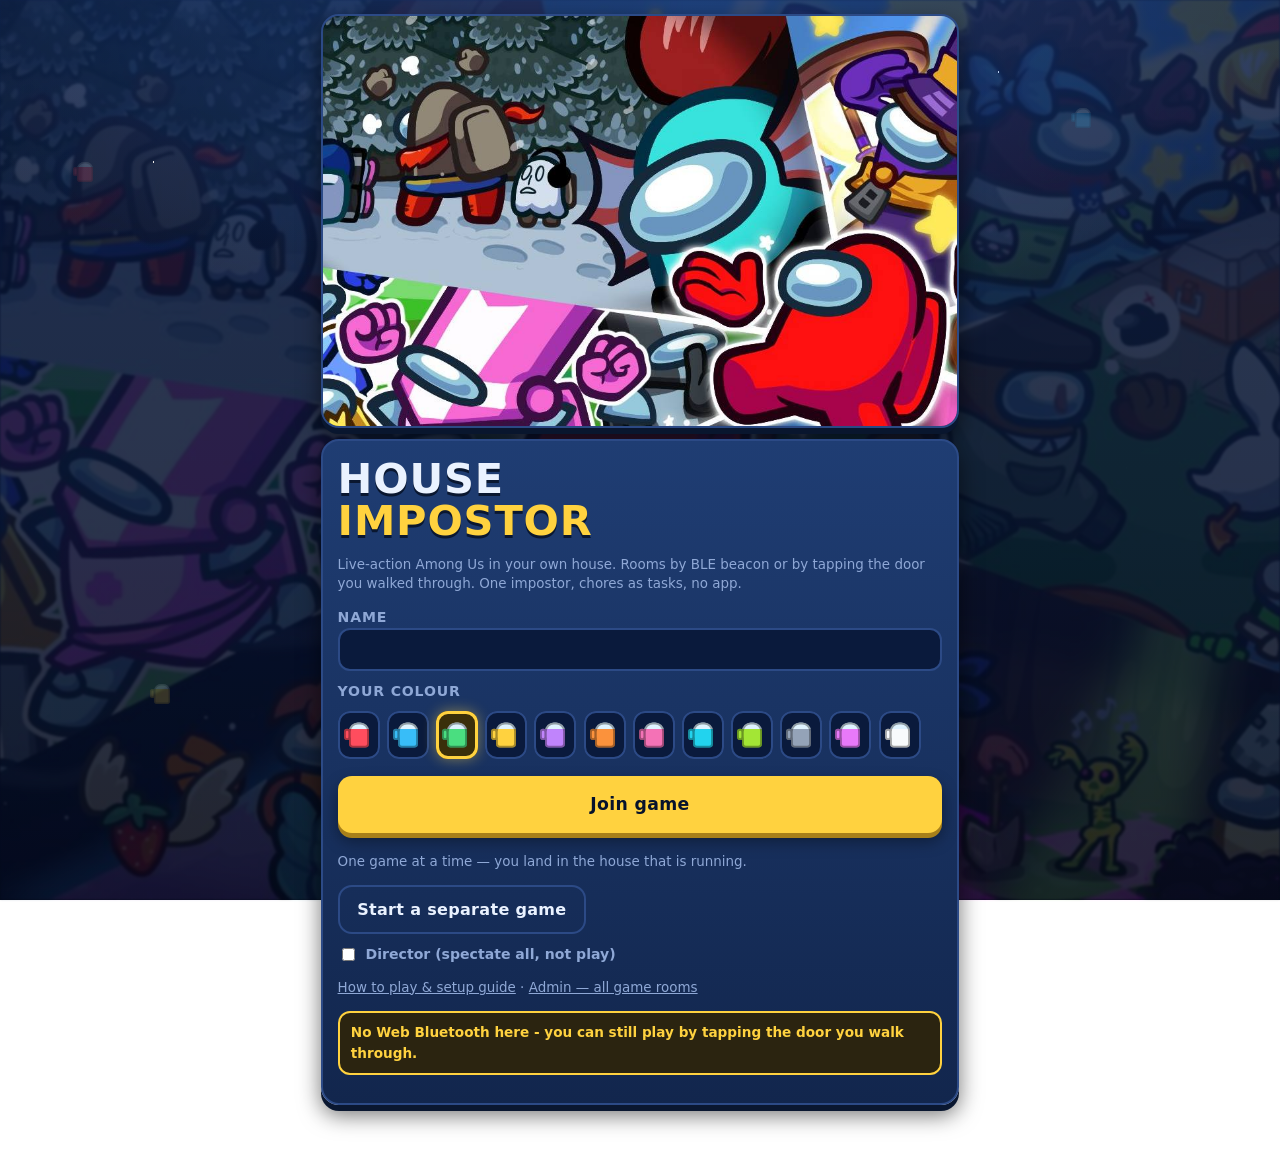
==== index.html @ 15f079e2 "android: a room tap beats the picked board; timers follow the server clock; menu closes on an outsid" ====
<!doctype html>
<html lang="en">
<head>
<meta charset="utf-8">
<meta name="viewport" content="width=device-width, initial-scale=1, viewport-fit=cover, user-scalable=no">
<title>House Impostor</title>
<link rel="stylesheet" href="style.css?v=ui31">
</head>
<body>

<!-- join -->
<section id="scr-join" class="screen">
  <div class="hero"><img src="img-hero-art.jpg?v=ui31" alt="Crewmates" width="960" height="620"></div>
  <div id="floaters" aria-hidden="true"></div>
  <div class="card">
    <h1>House<br><span>Impostor</span></h1>
    <p class="sub">Live-action Among Us in your own house. Rooms by BLE beacon or by tapping the door you walked through. One impostor, chores as tasks, no app.</p>
    <label>Name <input id="in-name" maxlength="18" autocomplete="off"></label>
    <label>Your colour</label>
    <div id="swatches" class="swatches" role="radiogroup" aria-label="Crewmate colour"></div>
    <input id="in-code" type="hidden" maxlength="4" autocomplete="off">
    <button id="btn-join" class="big">Join game</button>
    <p class="sub">One game at a time — you land in the house that is running.</p>
    <button id="btn-new" class="ghost">Start a separate game</button>
    <label class="row"><input type="checkbox" id="in-director"> Director (spectate all, not play)</label>
    <p class="sub"><a href="/guide.html" style="color:var(--blue)">How to play &amp; setup guide</a> · <a href="/admin.html" style="color:var(--blue)">Admin — all game rooms</a></p>
    <p id="ble-warn" class="warn" hidden></p>
  </div>
</section>

<!-- game -->
<section id="scr-game" class="screen" hidden>
  <header>
    <div><b id="h-code">----</b> <button id="btn-menu" class="pill menu-btn" aria-expanded="false">lobby ▾</button></div>
    <div class="h-me"><span id="h-crew" class="crew"></span><span id="h-role" class="pill"></span></div>
    <div>tasks <b id="h-prog">0%</b></div>
  </header>
  <div id="menu" class="menu" hidden>
    <button id="btn-copy" class="ghost">Copy invite link</button>
    <button id="btn-leave" class="danger">Leave game</button>
    <button id="btn-menu-close" class="ghost">Close</button>
  </div>

  <div id="floorplan"></div>

  <div id="panel-kill" class="card" hidden>
    <h2>Kill</h2>
    <div id="kill-list"></div>
    <p class="sub">Kill is only possible in the room you are standing in.</p>
  </div>

  <div id="panel-people" class="card">
    <h2>In your room</h2>
    <div id="people"></div>
    <div id="move" class="btnrow"></div>
  </div>

  <div id="panel-tasks" class="card" hidden>
    <h2>Your tasks <span id="holdhint" class="sub"></span></h2>
    <div id="tasks"></div>
  </div>

  <p id="marked" class="marked" hidden>⏱ You have been marked - the kill lands in a moment.</p>

  <div id="panel-actions" class="card">
    <div class="btnrow">
      <button id="btn-emergency" class="danger">Emergency</button>
      <button id="btn-kill" class="danger" hidden>Kill</button>
      <button id="btn-ble" class="ghost">Pair my beacons</button>
      <button id="btn-scan" class="ghost">Auto-detect room (scan)</button>
    </div>
    <div id="ble-status" class="sub"></div>
  </div>

  <div id="panel-setup" class="card" hidden>
    <h2>Host setup</h2>
    <p id="setup-host-only" class="sub">Only the host can start a round. The host is <b id="setup-hostname">someone else</b>.</p>
    <button id="btn-takeover" class="big">Make me host</button>
    <label>Level <select id="sel-level"></select></label>
    <p id="start-hint" class="sub" hidden></p>
    <button id="btn-start" class="big">Start round</button>
    <button id="btn-reset" class="ghost">Back to lobby</button>
    <div id="setup-host-only-2">
    <details><summary>Edit house (rooms, tasks)</summary>
      <div id="house-edit"></div>
      <button id="btn-house-save" class="ghost">Save house</button>
    </details>
    <div id="beacons" class="sub"></div>
    </div>
  </div>

  <div id="feed" class="card"><h2>Feed</h2><div id="events"></div></div>
</section>

<!-- meeting overlay -->
<div id="scr-meeting" class="overlay" hidden>
  <div class="card">
    <h1><span id="m-title">MEETING</span> <span id="m-timer">60</span></h1>
    <div id="m-bar" class="mbar"></div>
    <p id="m-go" class="mgo" hidden></p>
    <p id="m-reason" class="sub"></p>
    <div id="vote"></div>
    <button id="btn-skip" class="ghost">Skip vote</button>
    <p id="m-mine" class="minevote" hidden></p>
    <p id="m-votes" class="sub"></p>
  </div>
</div>

<!-- game over overlay -->
<div id="scr-over" class="overlay" hidden>
  <div class="card">
    <h1 id="over-title"></h1>
    <div id="over-roles"></div>
    <button id="btn-again" class="big">Back to lobby</button>
  </div>
</div>

<!-- role reveal: shown once when a round starts -->
<div id="reveal" hidden>
  <div class="crew big" id="reveal-crew"></div>
  <div class="rl">You are</div>
  <div class="rn" id="reveal-role"></div>
  <div class="sub" id="reveal-hint"></div>
  <div class="tap">tap to begin</div>
</div>

<!-- task mini-game pop-up -->
<div id="taskgame" class="overlay" hidden>
  <div class="card tg">
    <h2 id="tg-title"></h2>
    <p class="sub"><span id="tg-room"></span> · min <b id="tg-time"></b></p>
    <div id="tg-body"></div>
    <p id="tg-msg" class="warn"></p>
    <button id="tg-close" class="ghost">Leave task</button>
  </div>
</div>

<div id="toast"></div>

<script src="config.js?v=ui31"></script>
<script src="app.js?v=ui31"></script>
</body>
</html>
---- style.css ----
/* House Impostor - Among Us look: deep space, beveled panels, crewmates.
   No images: the crewmate is one CSS shape so it recolours per player. */
:root{
  --space:#07122e; --space2:#0b1a3d; --panel:#152a55; --panel2:#1d3768;
  --line:#2c4a86; --ink:#eaf2ff; --dim:#8fa8d6;
  --gold:#ffd23f; --red:#ff4d5e; --green:#4ade80; --cyan:#38bdf8;
  --crew:#7dd3fc; --shadow:0 6px 0 #0a1730, 0 10px 22px rgba(0,0,0,.55);
}
*{box-sizing:border-box}
[hidden]{display:none!important}
html,body{margin:0;min-height:100%;color:var(--ink);font:16px/1.45 ui-rounded,system-ui,-apple-system,sans-serif}
body::before{
  content:"";position:fixed;inset:0;z-index:-1;pointer-events:none;
  background:url("img-art.jpg") center top/cover no-repeat;
  opacity:.14;filter:blur(1px) saturate(1.1);
}
body{
  background:
    radial-gradient(1.5px 1.5px at 12% 18%, #fff 50%, transparent 51%),
    radial-gradient(1.5px 1.5px at 78% 8%, #cfe4ff 50%, transparent 51%),
    radial-gradient(1px 1px at 34% 62%, #fff 50%, transparent 51%),
    radial-gradient(1.5px 1.5px at 62% 78%, #fff 50%, transparent 51%),
    radial-gradient(1px 1px at 88% 52%, #bcd6ff 50%, transparent 51%),
    radial-gradient(1px 1px at 22% 88%, #fff 50%, transparent 51%),
    radial-gradient(1200px 600px at 50% -10%, #1b3a72 0%, transparent 70%),
    linear-gradient(180deg, var(--space2), var(--space) 60%, #04091a);
  background-attachment:fixed;
}

/* ---------------------------------------------------------------- buttons */
button{
  font:inherit;font-weight:800;letter-spacing:.02em;cursor:pointer;color:#06122c;
  border:0;border-radius:14px;padding:.7rem 1.1rem;background:var(--cyan);
  box-shadow:0 5px 0 #0d5f8a, 0 8px 16px rgba(0,0,0,.4);
  transition:transform .06s, box-shadow .06s, filter .15s;
}
button:hover{filter:brightness(1.08)}
button:active{transform:translateY(4px);box-shadow:0 1px 0 #0d5f8a}
button.big{width:100%;padding:1rem;font-size:1.08rem;background:var(--gold);box-shadow:0 5px 0 #a8801a, 0 8px 16px rgba(0,0,0,.4);margin:.35rem 0}
button.big:active{box-shadow:0 1px 0 #a8801a}
button.ghost{background:transparent;color:var(--ink);border:2px solid var(--line);box-shadow:none;font-weight:700}
button.ghost:active{transform:translateY(2px)}
button.danger{background:var(--red);color:#2b0410;box-shadow:0 5px 0 #a3202f, 0 8px 16px rgba(0,0,0,.4)}
button.danger:active{box-shadow:0 1px 0 #a3202f}
button:disabled{opacity:.4;box-shadow:none}

input,select{font:inherit;background:#0a1a3c;color:var(--ink);border:2px solid var(--line);border-radius:12px;padding:.6rem;width:100%}
input:focus,select:focus{outline:0;border-color:var(--cyan)}
label{display:block;margin:.6rem 0;color:var(--dim);font-size:.88rem;font-weight:700;text-transform:uppercase;letter-spacing:.06em}
label.row{display:flex;gap:.5rem;align-items:center;text-transform:none;letter-spacing:0}
label.row input{width:auto}

/* ------------------------------------------------------------------ shell */
.screen{max-width:660px;margin:0 auto;padding:.7rem .7rem 3rem}
.card{
  background:linear-gradient(180deg, var(--panel2), var(--panel));
  border:2px solid var(--line);border-radius:18px;padding:.9rem;margin:.7rem 0;
  box-shadow:var(--shadow);
}
h1{font-size:2.1rem;line-height:1;margin:.2rem 0 .5rem;letter-spacing:.02em;text-transform:uppercase;
   text-shadow:0 3px 0 #0a1730}
h1 span{color:var(--gold)}
h2{font-size:.85rem;margin:.1rem 0 .6rem;color:var(--gold);text-transform:uppercase;letter-spacing:.12em}
.sub{color:var(--dim);font-size:.84rem}
.warn{color:var(--gold);font-size:.85rem;font-weight:700}
.warn a{color:var(--cyan)}
#ble-warn{background:#2b2410;border:2px solid var(--gold);border-radius:12px;padding:.6rem .7rem;line-height:1.5}

/* ------------------------------------------------------------------- join */
#scr-join{padding-top:.7rem}
#scr-join h1{font-size:2.6rem}
.hero{margin:.2rem 0 .7rem;border-radius:18px;overflow:hidden;border:2px solid var(--line);box-shadow:var(--shadow);line-height:0}
.hero img{width:100%;height:auto;display:block}
#scr-join .card{background:linear-gradient(180deg,#1f3d73,#12264d)}
/* the code is no longer typed, so it lives in the header only */
#h-code{font-size:.72rem;letter-spacing:.18em;opacity:.75}

/* colour picker: the sprite IS the swatch, so what you pick is what you see */
.swatches{display:flex;flex-wrap:wrap;gap:.45rem;margin:.15rem 0 .7rem}
.swatches button{
  width:42px;height:48px;padding:0;border:0;border-radius:12px;background:#0a1a3c;
  box-shadow:inset 0 0 0 2px var(--line);display:grid;place-items:center;
}
.swatches button .crew{transform:scale(1.25);pointer-events:none}
.swatches button.on{box-shadow:inset 0 0 0 3px var(--gold), 0 0 14px rgba(255,210,63,.45);background:#3a2f0a}

/* drifting crewmates behind the join card - decoration only */
#floaters{position:fixed;inset:0;z-index:-1;pointer-events:none;overflow:hidden}
#floaters .crew{position:absolute;opacity:.2;animation:drift 26s ease-in-out infinite alternate}
#floaters .crew:nth-child(1){left:6%;top:18%;animation-delay:-2s}
#floaters .crew:nth-child(2){left:84%;top:12%;animation-delay:-9s;animation-duration:32s}
#floaters .crew:nth-child(3){left:72%;top:68%;animation-delay:-15s;animation-duration:22s}
#floaters .crew:nth-child(4){left:12%;top:76%;animation-delay:-21s;animation-duration:29s}
@keyframes drift{from{transform:translateY(-14px) rotate(-6deg)}to{transform:translateY(18px) rotate(6deg)}}
@media (prefers-reduced-motion:reduce){#floaters .crew{animation:none}}

/* ------------------------------------------------------------------ header */
header{
  display:flex;justify-content:space-between;align-items:center;gap:.5rem;
  background:linear-gradient(180deg,#1f3d73,#12264d);border:2px solid var(--line);
  border-radius:16px;padding:.5rem .75rem;position:sticky;top:.4rem;z-index:6;
  box-shadow:0 5px 0 #0a1730;
}
header b{font-family:ui-monospace,monospace;letter-spacing:.2em;color:var(--gold)}
.pill{background:#0a1a3c;border:2px solid var(--line);border-radius:99px;padding:.12rem .6rem;font-size:.72rem;font-weight:800;text-transform:uppercase;letter-spacing:.08em}
.pill.crew{color:var(--crew);border-color:#2f6f92}
.pill.impostor{color:var(--red);border-color:#7d2130;background:#2b0c14}
.pill.dead{color:var(--dim)}
.menu-btn{font:inherit;font-size:.72rem;font-weight:800;text-transform:uppercase;letter-spacing:.08em;color:var(--ink);background:#0a1a3c;border:2px solid var(--line);border-radius:99px;padding:.12rem .6rem;box-shadow:none;cursor:pointer}
.menu-btn:active{transform:none;box-shadow:none}
.h-me{display:flex;align-items:center;gap:.35rem}
/* drop-down menu, anchored under the sticky header */
.menu{
  position:sticky;top:3.4rem;z-index:7;display:flex;gap:.45rem;flex-wrap:wrap;
  background:linear-gradient(180deg,#1f3d73,#12264d);border:2px solid var(--line);
  border-radius:16px;padding:.55rem;margin:.45rem 0 .2rem;box-shadow:0 5px 0 #0a1730;
}
.menu button{flex:1 1 auto;padding:.55rem .7rem;font-size:.9rem}
.btnrow{display:flex;flex-wrap:wrap;gap:.45rem;margin-top:.5rem}
.btnrow button{flex:1 1 auto}

/* ------------------------------------------------------- crewmate sprites */
.crew{position:relative;width:16px;height:20px;display:inline-block;flex:0 0 auto}
.crew::before{ /* body + visor */
  content:"";position:absolute;inset:0;border-radius:7px 7px 3px 3px;
  background:linear-gradient(180deg,#dff3ff 0 26%, var(--c,#7dd3fc) 26%);
  box-shadow:inset 0 0 0 1.5px rgba(0,0,0,.35);
}
.crew::after{ /* backpack */
  content:"";position:absolute;left:-4px;top:5px;width:5px;height:9px;border-radius:3px;
  background:var(--c,#7dd3fc);box-shadow:inset 0 0 0 1.5px rgba(0,0,0,.35);
}
.crew.dead{filter:grayscale(.85) brightness(.7);transform:rotate(90deg)}
.crew.big{width:64px;height:80px;transform:scale(1)}
.crew.big::before{border-radius:26px 26px 10px 10px;box-shadow:inset 0 0 0 5px rgba(0,0,0,.35)}
.crew.big::after{left:-14px;top:20px;width:18px;height:34px;border-radius:10px;box-shadow:inset 0 0 0 5px rgba(0,0,0,.35)}

/* lobby: the crew lined up before the round */
.lobby-crew{
  display:flex;flex-wrap:wrap;gap:.5rem;justify-content:center;align-items:flex-end;
  padding:.8rem .6rem;margin:.7rem 0;border:2px dashed var(--line);border-radius:16px;
  background:radial-gradient(600px 120px at 50% 100%, rgba(56,189,248,.16), transparent 70%);
}
.lobby-crew .crew{width:22px;height:28px;animation:bob 2.4s ease-in-out infinite alternate}
.lobby-crew .crew:nth-child(2n){animation-delay:-.8s}
.lobby-crew .crew:nth-child(3n){animation-delay:-1.6s}
@keyframes bob{from{transform:translateY(0)}to{transform:translateY(-5px)}}
@media (prefers-reduced-motion:reduce){.lobby-crew .crew{animation:none}}

/* -------------------------------------------------------------- floorplan */
#floorplan{
  display:flex;flex-direction:column-reverse;gap:.5rem;margin:.7rem 0;
  padding:.6rem;border-radius:18px;
  background:linear-gradient(180deg, rgba(7,18,46,.55), rgba(7,18,46,.8)), url("img-deck.jpg") center/cover no-repeat;
  box-shadow:inset 0 0 0 2px rgba(44,74,134,.55), inset 0 0 40px rgba(0,0,0,.55);
}
.floor{border:2px solid var(--line);border-radius:16px;padding:.5rem;background:rgba(10,26,60,.75)}
.floor>b{display:block;color:var(--dim);font-size:.7rem;text-transform:uppercase;letter-spacing:.12em;margin-bottom:.4rem}
.floors-row{display:flex;flex-wrap:wrap;gap:.4rem}
.room{
  flex:1 1 30%;min-width:100px;min-height:64px;border-radius:12px;border:2px solid var(--line);
  padding:.4rem .4rem .5rem;font-size:.76rem;font-weight:700;position:relative;overflow:hidden;
  background:linear-gradient(180deg,#123a5c,#0a2440);box-shadow:inset 0 -4px 0 rgba(0,0,0,.4);
}
.room::before{ /* floor plating, like the ship deck */
  content:"";position:absolute;inset:0;pointer-events:none;opacity:.5;
  background:repeating-linear-gradient(90deg, rgba(255,255,255,.07) 0 1px, transparent 1px 14px);
}
.room::after{ /* lit ceiling strip */
  content:"";position:absolute;left:0;right:0;top:0;height:3px;
  background:linear-gradient(90deg,transparent,rgba(255,255,255,.55),transparent);
}
.room .nm{position:relative;z-index:1;text-shadow:0 1px 0 rgba(0,0,0,.6)}
/* one colour per room id, over a real room photo - the same room always looks the same */
.room{background-size:cover;background-position:center;background-blend-mode:multiply}
.room[data-r="bed1"]{background-image:linear-gradient(180deg,rgba(122,47,74,.72),rgba(74,26,44,.86)),url("img-room-bed1.jpg")}
.room[data-r="bed2"]{background-image:linear-gradient(180deg,rgba(107,47,110,.72),rgba(61,26,64,.86)),url("img-room-bed2.jpg")}
.room[data-r="bath"]{background-image:linear-gradient(180deg,rgba(29,111,140,.72),rgba(13,61,80,.86)),url("img-room-bath.jpg")}
.room[data-r="land2"]{background-image:linear-gradient(180deg,rgba(61,74,99,.72),rgba(35,43,59,.86)),url("img-room-land2.jpg")}
.room[data-r="land1"]{background-image:linear-gradient(180deg,rgba(61,74,99,.72),rgba(35,43,59,.86)),url("img-room-land1.jpg")}
.room[data-r="land0"]{background-image:linear-gradient(180deg,rgba(61,74,99,.72),rgba(35,43,59,.86)),url("img-room-land0.jpg")}
.room[data-r="down"]{background-image:linear-gradient(180deg,rgba(138,90,30,.72),rgba(77,49,16,.86)),url("img-room-down.jpg")}
.room[data-r="base1"]{background-image:linear-gradient(180deg,rgba(90,42,42,.72),rgba(51,22,22,.86)),url("img-room-base1.jpg")}
.room[data-r="base2"]{background-image:linear-gradient(180deg,rgba(74,58,18,.72),rgba(42,33,9,.86)),url("img-room-base2.jpg")}
.room[data-r="room"]{background-image:linear-gradient(180deg,rgba(31,107,74,.72),rgba(15,58,40,.86)),url("img-room-room.jpg")}
.room[data-r="room2"]{background-image:linear-gradient(180deg,rgba(122,106,30,.72),rgba(69,59,13,.86)),url("img-room-room2.jpg")}
.room[data-r="lobby"]{background-image:linear-gradient(180deg,rgba(42,53,80,.72),rgba(22,29,44,.86)),url("img-room-lobby.jpg")}
/* Where you are. An outline (not a border) so it can never be swallowed by the
   room photo or the inset shadow, plus a ring and a label - Android Chrome
   drops a lone box-shadow glow far more readily than Safari does. */
.room.here{
  border-color:var(--gold);
  outline:3px solid var(--gold);outline-offset:2px;
  box-shadow:inset 0 0 0 3px var(--gold), 0 0 0 3px rgba(255,210,63,.35), 0 0 18px rgba(255,210,63,.55);
  z-index:2;
}
.room.here::after{background:var(--gold);height:5px;opacity:1}
.room.here .nm::after{content:" · you are here";color:var(--gold);font-weight:900;white-space:nowrap}
.room.here .nm{color:#fff}
.room.locked{opacity:.34;filter:saturate(.5)}
/* a room you can walk into right now: it looks like a door, and it never
   double-taps-to-zoom on a phone */
.room.go{cursor:pointer;touch-action:manipulation}
.room.go:active{transform:scale(.97);border-color:var(--cyan)}
.room.go::before{opacity:.75}
.room .dots{position:relative;z-index:1;display:flex;gap:4px;flex-wrap:wrap;margin-top:5px;align-items:flex-end}
.room .body{position:absolute;top:2px;right:4px;font-size:1rem;z-index:1}
.room .body{position:absolute;top:2px;right:4px;font-size:1rem}

/* director: impostor star on the map, roles in the roster */
.room .imp-mark{position:relative;z-index:1;color:var(--red);font-size:.9rem;margin-left:.25rem;text-shadow:0 0 6px rgba(255,77,94,.8)}
.person .pill{font-style:normal;font-size:.62rem}
.person .sub{font-size:.72rem}

/* ------------------------------------------------------------------ people */
.person{display:flex;justify-content:space-between;align-items:center;gap:.5rem;padding:.35rem 0;border-bottom:2px dashed rgba(44,74,134,.6)}
.person:last-child{border:0}
.person .who{display:flex;align-items:center;gap:.5rem;font-weight:700}
.person button{padding:.35rem .8rem;font-size:.85rem}
.kbtns{display:flex;gap:.35rem;flex-wrap:wrap;justify-content:flex-end}
.task{display:flex;align-items:center;gap:.55rem;padding:.4rem 0;border-bottom:2px dashed rgba(44,74,134,.6)}
.task:last-child{border:0}
.task .nm{flex:1}
.task.done .nm{color:var(--green);text-decoration:line-through}
.task button{min-width:104px}
.task button.holding{background:var(--gold);box-shadow:0 5px 0 #a8801a}
#events>div{font-size:.82rem;color:var(--dim);padding:.16rem 0;border-bottom:1px solid rgba(44,74,134,.35)}
#events>div:first-child{color:var(--ink);font-weight:700}

/* ---------------------------------------------------------------- overlays */
.overlay{position:fixed;inset:0;background:rgba(4,9,26,.94);display:flex;align-items:center;justify-content:center;z-index:20;padding:1rem}
.overlay .card{width:100%;max-width:520px;max-height:90vh;overflow:auto}
#m-timer{color:var(--red)}
.marked{background:#2b2410;border:2px solid var(--gold);color:var(--gold);border-radius:12px;padding:.5rem .7rem;font-weight:800;text-align:center;margin:.5rem 0}
.mgo{font-size:1.05rem;font-weight:800;color:var(--gold);text-align:center;margin:.2rem 0 .4rem}
/* time left, as a shrinking bar - readable at a glance across a room */
.mbar{height:10px;border-radius:99px;background:#0a1a3c;border:2px solid var(--line);overflow:hidden;margin:.2rem 0 .6rem}
.mbar::before{content:"";display:block;height:100%;width:calc(var(--p,1) * 100%);background:linear-gradient(90deg,var(--red),var(--gold));transition:width .5s linear}
.pill.long{color:var(--gold);border-color:#7a6420;background:#2b2410}
#vote .person button{background:var(--red);color:#2b0410;box-shadow:0 5px 0 #a3202f}

/* role reveal */
#reveal{position:fixed;inset:0;z-index:30;display:flex;flex-direction:column;align-items:center;justify-content:center;gap:1rem;text-align:center;padding:2rem}
#reveal .rl{font-size:.9rem;letter-spacing:.35em;text-transform:uppercase;color:var(--dim);font-weight:800}
#reveal .rn{font-size:2.6rem;font-weight:900;text-transform:uppercase;letter-spacing:.04em}
#reveal.crew .rn{color:var(--crew)}
#reveal.impostor{background:radial-gradient(circle at 50% 45%, #4a0d18 0%, rgba(4,9,26,.97) 70%)}
#reveal.impostor .rn{color:var(--red);text-shadow:0 0 24px rgba(255,77,94,.6)}
#reveal .tap{color:var(--dim);font-size:.8rem;margin-top:.6rem}

/* ------------------------------------------------------------------- toast */
#toast{position:fixed;left:50%;bottom:1.2rem;transform:translateX(-50%);z-index:40;display:flex;flex-direction:column;gap:.35rem;width:min(92vw,480px)}
#toast>div{background:#3a2f0a;border:2px solid var(--gold);color:#ffe9a3;border-radius:12px;padding:.6rem .85rem;font-size:.9rem;font-weight:700;box-shadow:0 5px 0 #0a1730}
#toast>div.bad{background:#2b0c14;border-color:var(--red);color:#ffc2c9}

/* ------------------------------------------------------------- house editor */
#house-edit .he-room{display:flex;flex-wrap:wrap;gap:.4rem;margin:.3rem 0;align-items:center}
#house-edit .he-room input[data-rid]{width:7.5em;font-family:monospace;text-transform:lowercase}
#house-edit .he-room input[data-rname]{flex:1;min-width:8em}
#house-edit .he-room select{max-width:9.5em}
#house-edit .he-task{display:flex;gap:.4rem;margin:.3rem 0;align-items:center}
#house-edit .he-task input{flex:1}
#house-edit .he-task select{width:40%}
#house-edit .he-task button{padding:.25rem .5rem}
details summary{cursor:pointer;color:var(--gold);font-weight:800;text-transform:uppercase;font-size:.8rem;letter-spacing:.08em;margin:.4rem 0}

/* ------------------------------------------------------------ task games */
.tg{max-width:520px}
#tg-body{margin:.6rem 0;user-select:none;-webkit-user-select:none;touch-action:manipulation}
#tg-body button{font-size:1rem}
.swipe-track{position:relative;height:64px;border:2px dashed var(--line);border-radius:12px;background:#0a1a3c;overflow:hidden}
.swipe-card{position:absolute;top:8px;left:4px;width:72px;height:44px;border-radius:8px;background:linear-gradient(180deg,#dff3ff,#7dd3fc);color:#06122c;font-weight:900;display:grid;place-items:center;cursor:grab;touch-action:none}
.keygrid{display:grid;grid-template-columns:repeat(3,1fr);gap:.4rem;margin-top:.5rem}
.keygrid button{padding:.8rem;background:#1d3768;color:var(--ink);box-shadow:0 4px 0 #0a1730}
.keygrid button.ok{background:var(--green);color:#06210f}
.keygrid button.lit{background:var(--gold);color:#2b2410}
.wires{display:flex;justify-content:space-between;gap:2rem;margin-top:.6rem}
.wcol{display:flex;flex-direction:column;gap:.5rem;flex:1}
.wnode{height:26px;border-radius:8px;background:var(--c);opacity:.85;cursor:pointer;box-shadow:inset 0 0 0 2px rgba(0,0,0,.35)}
.wnode.sel{outline:3px solid #fff;outline-offset:2px}
.wnode.ok{opacity:.35}
.align-track{position:relative;height:56px;border:2px solid var(--line);border-radius:12px;background:#0a1a3c;overflow:hidden;margin-bottom:.6rem}
.align-notch{position:absolute;top:0;bottom:0;width:6px;background:var(--green);transform:translateX(-50%)}
.align-bar{position:absolute;top:10px;bottom:10px;width:10px;background:var(--cyan);border-radius:4px;transform:translateX(-50%)}
.align-bar.near{background:var(--gold)}
.leafpad{position:relative;height:200px;border:2px solid var(--line);border-radius:12px;background:#0a1a3c;margin-bottom:.5rem}
.leaf{position:absolute;font-size:1.4rem;cursor:pointer}
.chute{text-align:center;border:2px dashed var(--line);border-radius:10px;padding:.4rem;color:var(--dim);font-size:.8rem}
.hexgrid{display:grid;grid-template-columns:repeat(4,1fr);gap:.4rem;margin-top:.5rem}
.hex{height:34px;clip-path:polygon(25% 0,75% 0,100% 50%,75% 100%,25% 100%,0 50%);background:#1d3768}
.hex.red{background:var(--red);cursor:pointer}
.hex.ok{background:var(--green)}
.seq{min-height:1.4rem;text-align:center;color:var(--gold);font-weight:800}
.sky{position:relative;height:230px;border:2px solid var(--line);border-radius:12px;background:radial-gradient(2px 2px at 20% 30%,#fff,transparent),#04091a;overflow:hidden}
.rock{position:absolute;font-size:1.5rem;cursor:pointer}
.tubes{display:flex;gap:.5rem;justify-content:center;margin-bottom:.6rem}
.tube{width:26px;height:90px;border:2px solid var(--line);border-radius:0 0 12px 12px;background:#0a1a3c;transition:background .3s}
.tube.full{background:var(--green)}
.tank{height:120px;border:2px solid var(--line);border-radius:12px;background:#0a1a3c;display:flex;align-items:flex-end;overflow:hidden;margin-bottom:.6rem}
.fill{width:100%;height:0;background:linear-gradient(180deg,var(--gold),#a8801a)}
.bar{height:22px;border:2px solid var(--line);border-radius:99px;background:#0a1a3c;overflow:hidden}
.prog{height:100%;width:0;background:var(--green)}
.scanner{position:relative;height:200px;display:grid;place-items:center;border:2px solid var(--line);border-radius:12px;background:#0a1a3c;overflow:hidden}
.beam{position:absolute;left:0;right:0;height:3px;background:var(--cyan);box-shadow:0 0 14px var(--cyan);animation:scanmove 1.4s ease-in-out infinite alternate}
@keyframes scanmove{from{top:10%}to{top:90%}}
.task button[disabled]{opacity:.45}

/* The game-over card must never trap the player: it scrolls on a short
   laptop window and the button is pinned into view. */
#scr-over{z-index:25}
#scr-over .card{max-height:calc(100vh - 2rem);overflow:auto}
#btn-again{position:sticky;bottom:0}

/* your own vote is unmistakable - the red is the same on every row otherwise */
#vote .person button.mine{background:var(--gold);color:#2b2200;box-shadow:0 5px 0 #a8801a}
#vote .person button.ghost{background:transparent;color:var(--ink);box-shadow:none;border:2px solid var(--line)}

/* vote confirmation - must read as a decision, not a hint */
.minevote{background:#3a2f0a;border:2px solid var(--gold);color:#ffe9a3;border-radius:12px;padding:.55rem .7rem;font-weight:800;font-size:.9rem;margin:.5rem 0}
#toast>div.good{background:#0d3a22;border-color:var(--green);color:#b9f5cf}
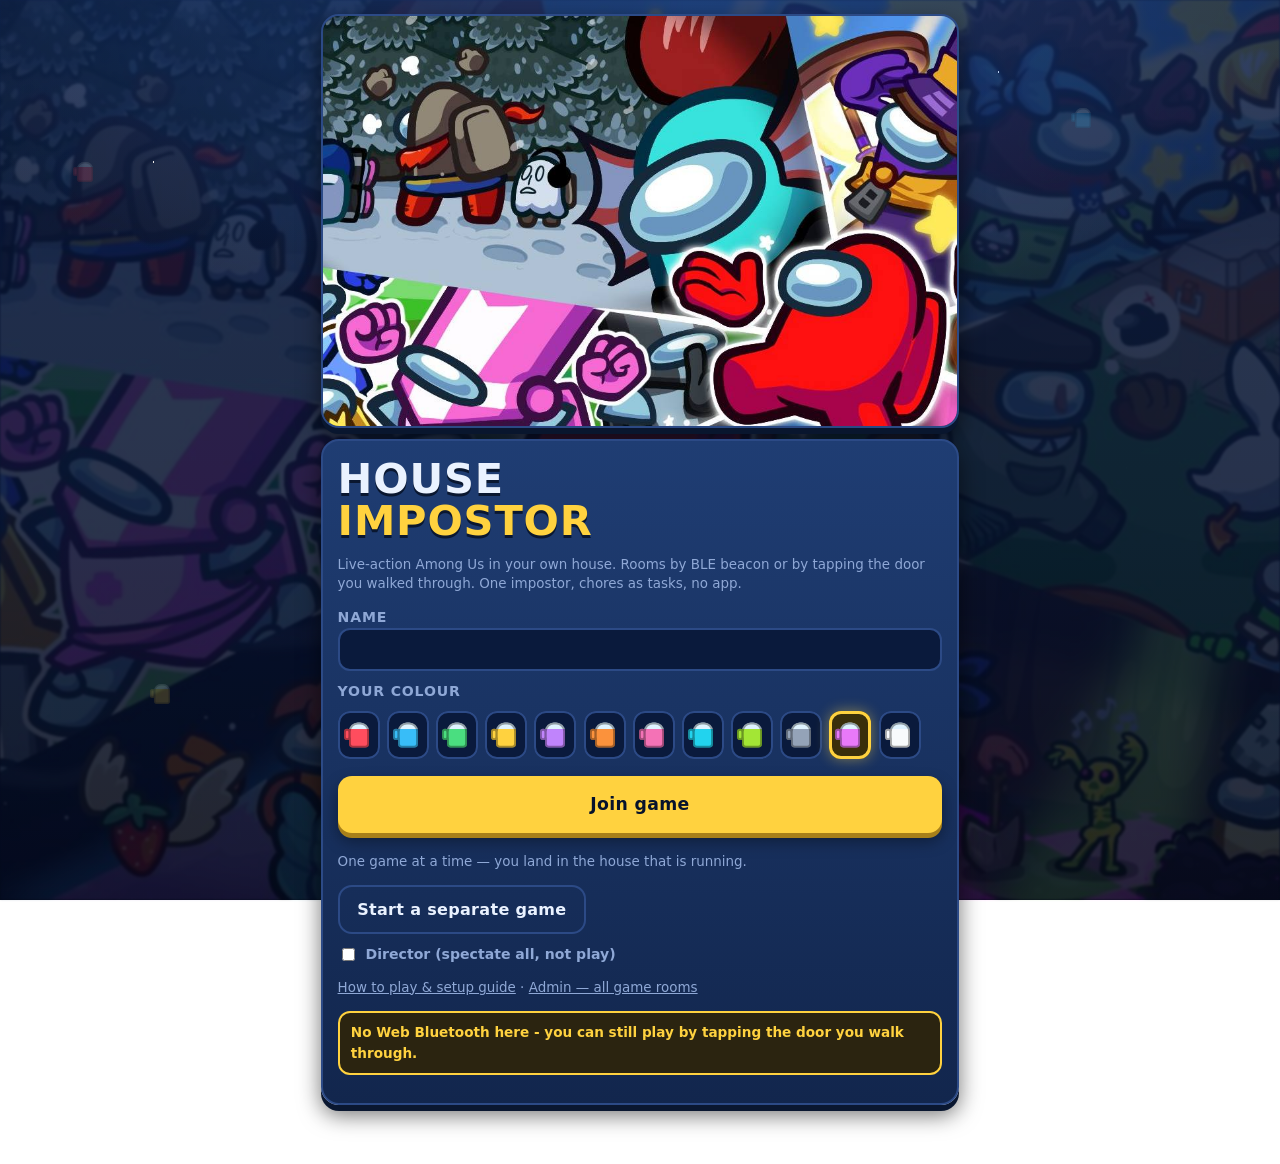
==== commit ff66d17e: "reveal: the role card can no longer be buried by an auto-opened task Walking into the first room aut" ====
--- a/index.html
+++ b/index.html
@@ -4,13 +4,13 @@
 <meta charset="utf-8">
 <meta name="viewport" content="width=device-width, initial-scale=1, viewport-fit=cover, user-scalable=no">
 <title>House Impostor</title>
-<link rel="stylesheet" href="style.css?v=ui31">
+<link rel="stylesheet" href="style.css?v=ui33">
 </head>
 <body>
 
 <!-- join -->
 <section id="scr-join" class="screen">
-  <div class="hero"><img src="img-hero-art.jpg?v=ui31" alt="Crewmates" width="960" height="620"></div>
+  <div class="hero"><img src="img-hero-art.jpg?v=ui33" alt="Crewmates" width="960" height="620"></div>
   <div id="floaters" aria-hidden="true"></div>
   <div class="card">
     <h1>House<br><span>Impostor</span></h1>
@@ -137,7 +137,7 @@
 
 <div id="toast"></div>
 
-<script src="config.js?v=ui31"></script>
-<script src="app.js?v=ui31"></script>
+<script src="config.js?v=ui33"></script>
+<script src="app.js?v=ui33"></script>
 </body>
 </html>
--- a/style.css
+++ b/style.css
@@ -134,18 +134,6 @@
 .crew.big{width:64px;height:80px;transform:scale(1)}
 .crew.big::before{border-radius:26px 26px 10px 10px;box-shadow:inset 0 0 0 5px rgba(0,0,0,.35)}
 .crew.big::after{left:-14px;top:20px;width:18px;height:34px;border-radius:10px;box-shadow:inset 0 0 0 5px rgba(0,0,0,.35)}
-
-/* lobby: the crew lined up before the round */
-.lobby-crew{
-  display:flex;flex-wrap:wrap;gap:.5rem;justify-content:center;align-items:flex-end;
-  padding:.8rem .6rem;margin:.7rem 0;border:2px dashed var(--line);border-radius:16px;
-  background:radial-gradient(600px 120px at 50% 100%, rgba(56,189,248,.16), transparent 70%);
-}
-.lobby-crew .crew{width:22px;height:28px;animation:bob 2.4s ease-in-out infinite alternate}
-.lobby-crew .crew:nth-child(2n){animation-delay:-.8s}
-.lobby-crew .crew:nth-child(3n){animation-delay:-1.6s}
-@keyframes bob{from{transform:translateY(0)}to{transform:translateY(-5px)}}
-@media (prefers-reduced-motion:reduce){.lobby-crew .crew{animation:none}}
 
 /* -------------------------------------------------------------- floorplan */
 #floorplan{
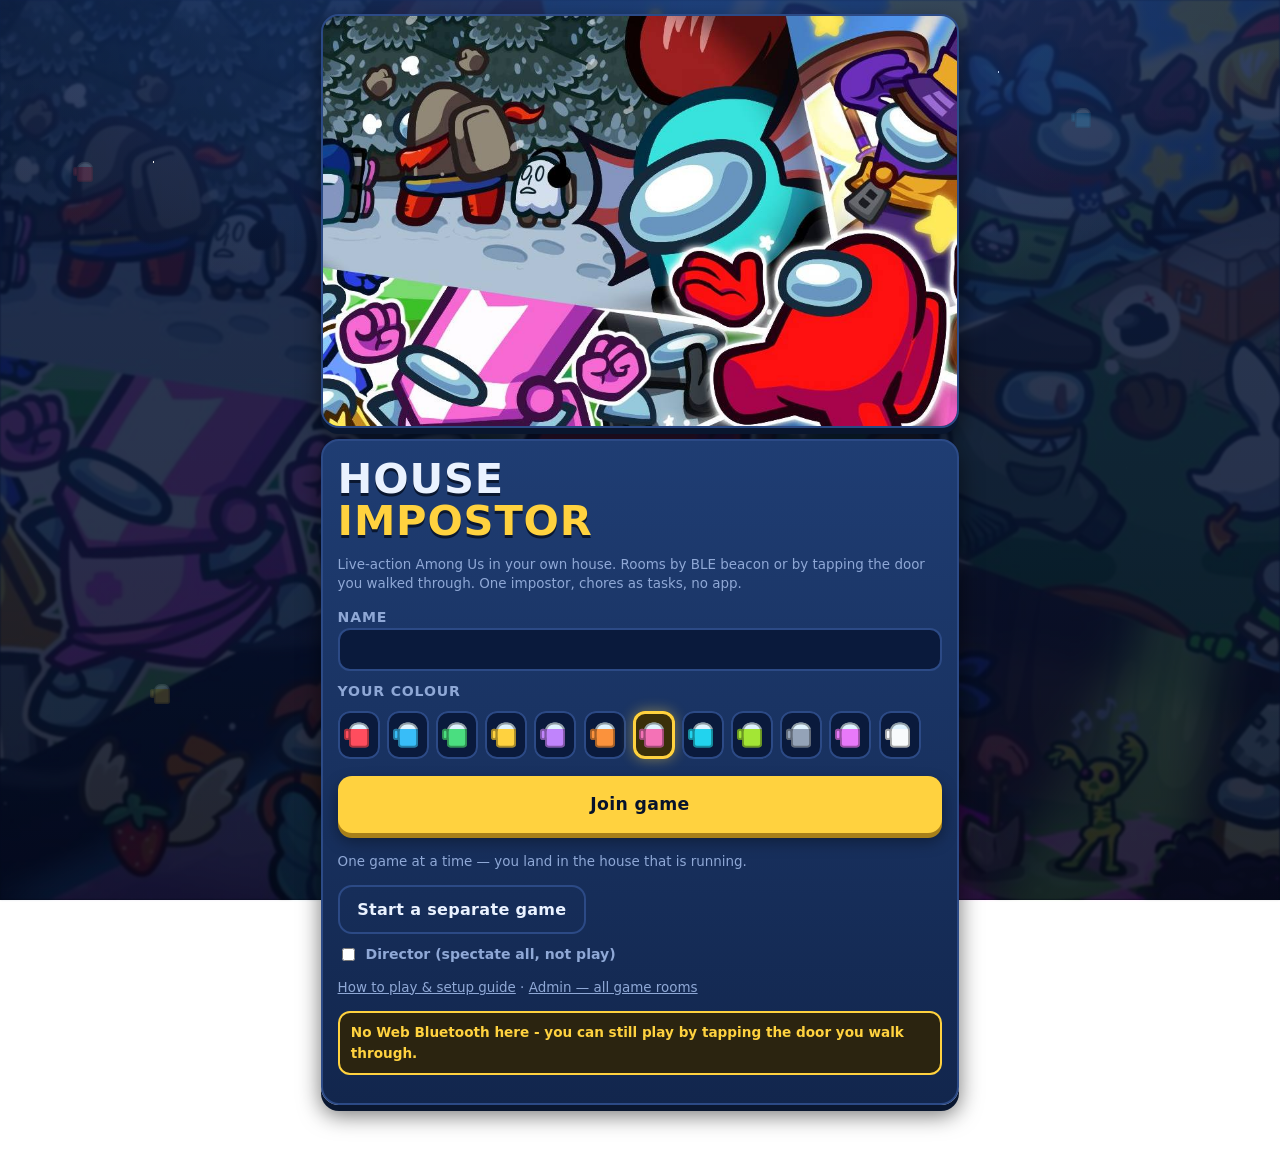
==== commit 40c15ecc: "Hold tasks 1.5s after start; keep both kill buttons through cooldown; fix skew drift - clockSkew was" ====
--- a/index.html
+++ b/index.html
@@ -4,13 +4,13 @@
 <meta charset="utf-8">
 <meta name="viewport" content="width=device-width, initial-scale=1, viewport-fit=cover, user-scalable=no">
 <title>House Impostor</title>
-<link rel="stylesheet" href="style.css?v=ui33">
+<link rel="stylesheet" href="style.css?v=ui34">
 </head>
 <body>
 
 <!-- join -->
 <section id="scr-join" class="screen">
-  <div class="hero"><img src="img-hero-art.jpg?v=ui33" alt="Crewmates" width="960" height="620"></div>
+  <div class="hero"><img src="img-hero-art.jpg?v=ui34" alt="Crewmates" width="960" height="620"></div>
   <div id="floaters" aria-hidden="true"></div>
   <div class="card">
     <h1>House<br><span>Impostor</span></h1>
@@ -137,7 +137,7 @@
 
 <div id="toast"></div>
 
-<script src="config.js?v=ui33"></script>
-<script src="app.js?v=ui33"></script>
+<script src="config.js?v=ui34"></script>
+<script src="app.js?v=ui34"></script>
 </body>
 </html>
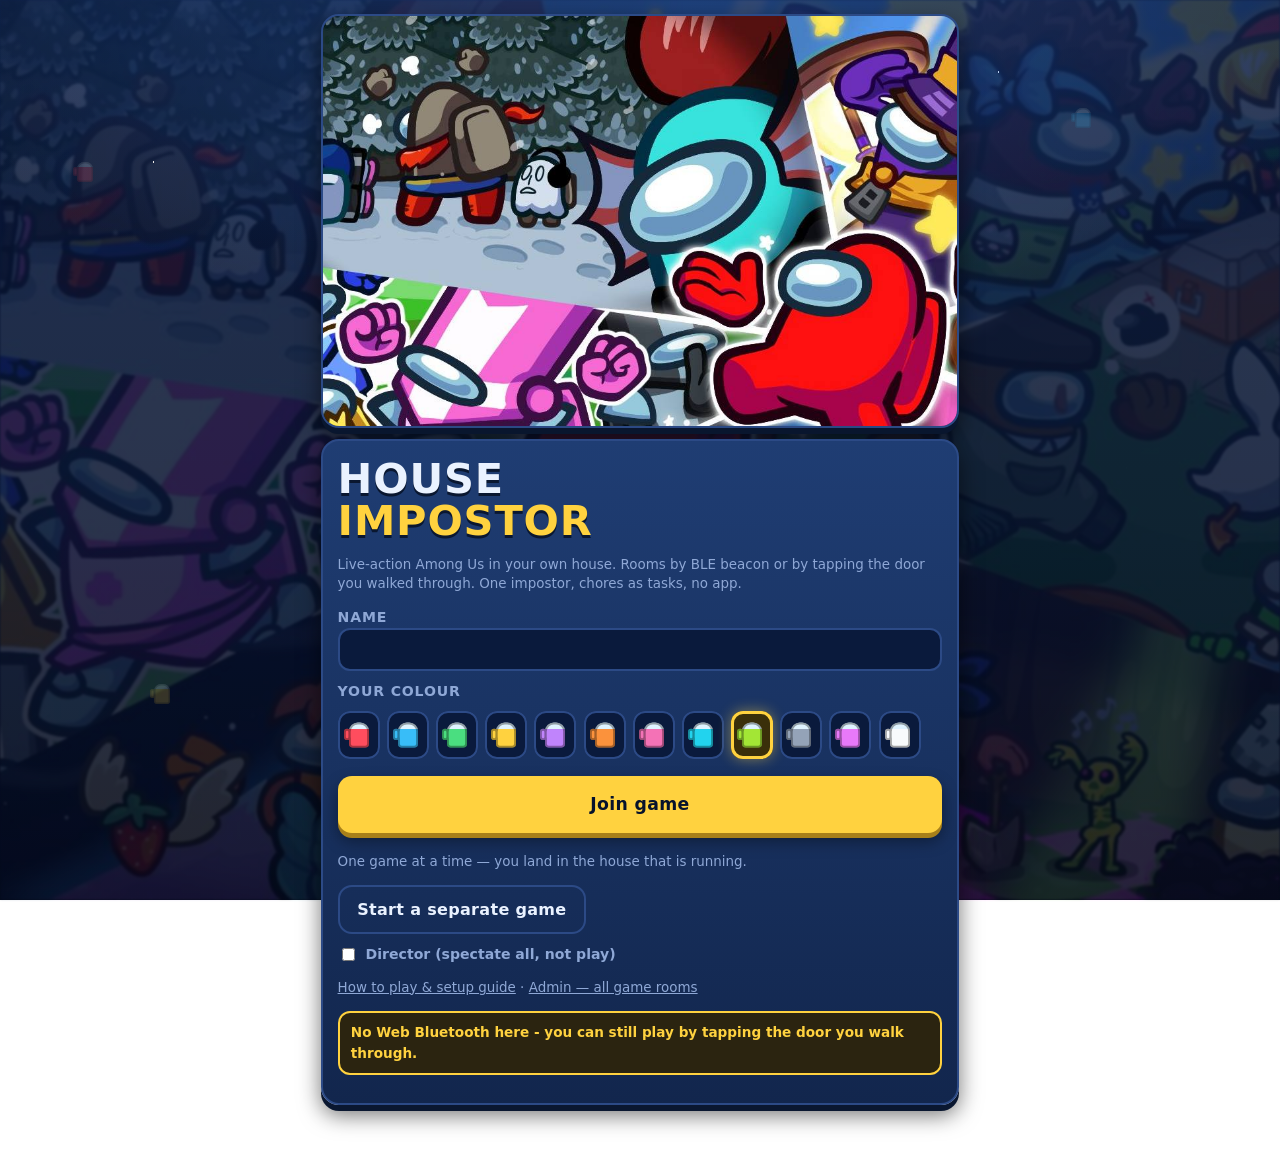
==== commit 36821cad: "Room walk hint, drop unreadable tap-to-begin, no task pop on reload - In your room: a line saying yo" ====
--- a/index.html
+++ b/index.html
@@ -4,13 +4,13 @@
 <meta charset="utf-8">
 <meta name="viewport" content="width=device-width, initial-scale=1, viewport-fit=cover, user-scalable=no">
 <title>House Impostor</title>
-<link rel="stylesheet" href="style.css?v=ui34">
+<link rel="stylesheet" href="style.css?v=ui35">
 </head>
 <body>
 
 <!-- join -->
 <section id="scr-join" class="screen">
-  <div class="hero"><img src="img-hero-art.jpg?v=ui34" alt="Crewmates" width="960" height="620"></div>
+  <div class="hero"><img src="img-hero-art.jpg?v=ui35" alt="Crewmates" width="960" height="620"></div>
   <div id="floaters" aria-hidden="true"></div>
   <div class="card">
     <h1>House<br><span>Impostor</span></h1>
@@ -51,6 +51,7 @@
 
   <div id="panel-people" class="card">
     <h2>In your room</h2>
+    <p class="sub" id="room-hint">Walk to another room with the buttons below, or just carry your phone - the beacon moves you.</p>
     <div id="people"></div>
     <div id="move" class="btnrow"></div>
   </div>
@@ -121,7 +122,6 @@
   <div class="rl">You are</div>
   <div class="rn" id="reveal-role"></div>
   <div class="sub" id="reveal-hint"></div>
-  <div class="tap">tap to begin</div>
 </div>
 
 <!-- task mini-game pop-up -->
@@ -137,7 +137,7 @@
 
 <div id="toast"></div>
 
-<script src="config.js?v=ui34"></script>
-<script src="app.js?v=ui34"></script>
+<script src="config.js?v=ui35"></script>
+<script src="app.js?v=ui35"></script>
 </body>
 </html>
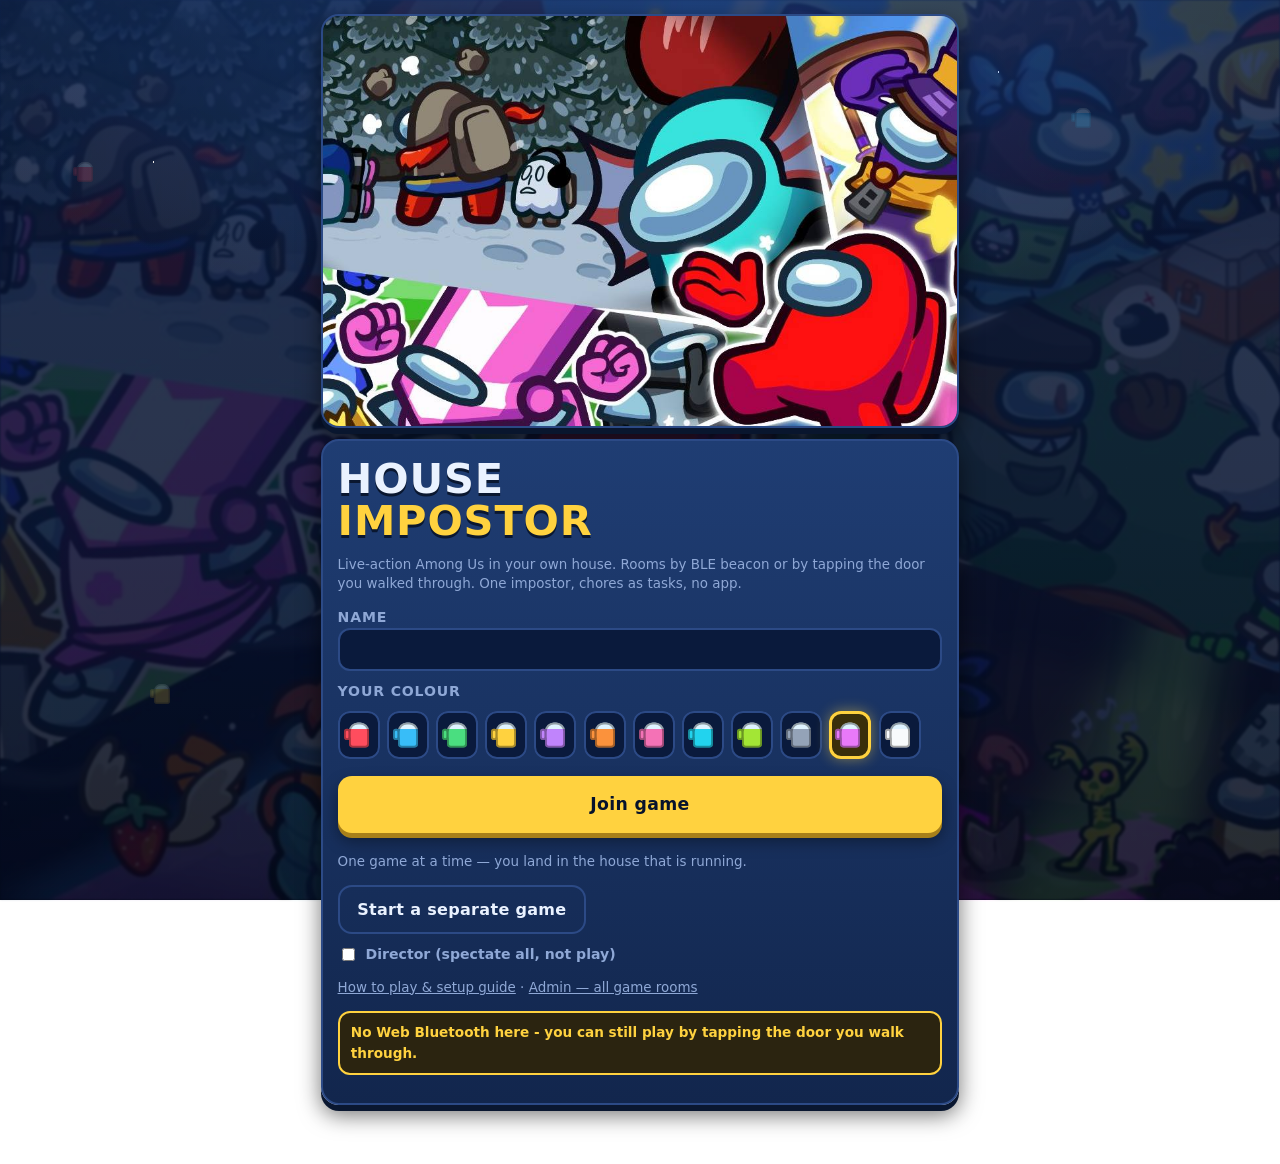
==== commit de383933: "Grace after the role card is dismissed, not after the round start Reading the card takes longer than" ====
--- a/index.html
+++ b/index.html
@@ -4,13 +4,13 @@
 <meta charset="utf-8">
 <meta name="viewport" content="width=device-width, initial-scale=1, viewport-fit=cover, user-scalable=no">
 <title>House Impostor</title>
-<link rel="stylesheet" href="style.css?v=ui35">
+<link rel="stylesheet" href="style.css?v=ui36">
 </head>
 <body>
 
 <!-- join -->
 <section id="scr-join" class="screen">
-  <div class="hero"><img src="img-hero-art.jpg?v=ui35" alt="Crewmates" width="960" height="620"></div>
+  <div class="hero"><img src="img-hero-art.jpg?v=ui36" alt="Crewmates" width="960" height="620"></div>
   <div id="floaters" aria-hidden="true"></div>
   <div class="card">
     <h1>House<br><span>Impostor</span></h1>
@@ -137,7 +137,7 @@
 
 <div id="toast"></div>
 
-<script src="config.js?v=ui35"></script>
-<script src="app.js?v=ui35"></script>
+<script src="config.js?v=ui36"></script>
+<script src="app.js?v=ui36"></script>
 </body>
 </html>
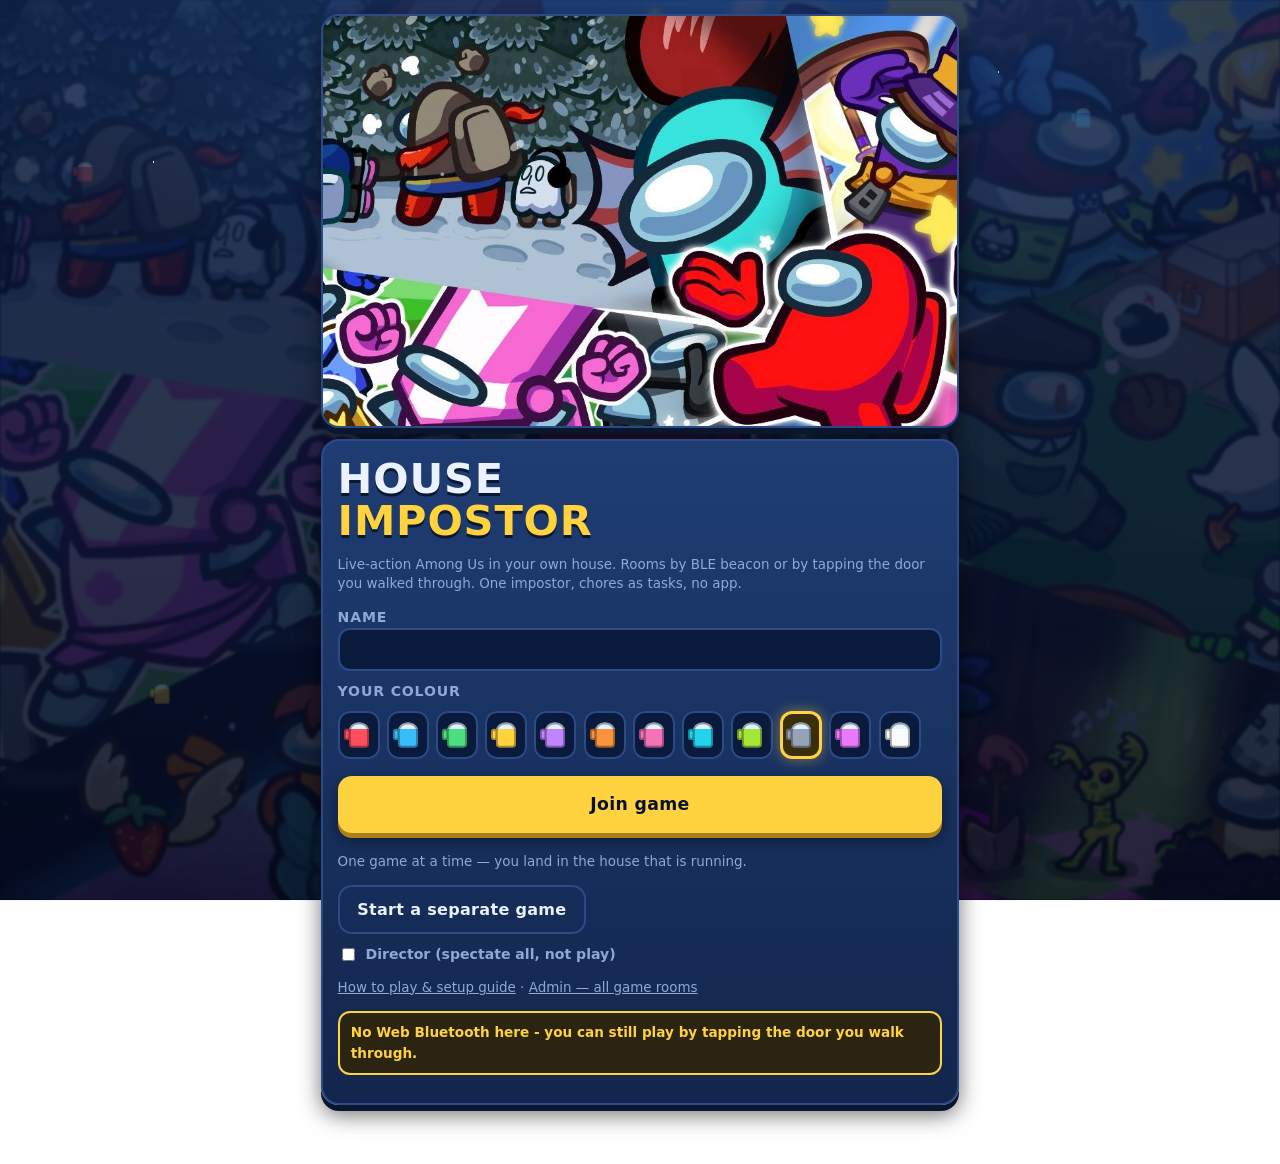
==== commit 77299f32: "Tasks open only on a tap The walk-in auto-open fired on every room change and on reloads, so tasks a" ====
--- a/index.html
+++ b/index.html
@@ -4,13 +4,13 @@
 <meta charset="utf-8">
 <meta name="viewport" content="width=device-width, initial-scale=1, viewport-fit=cover, user-scalable=no">
 <title>House Impostor</title>
-<link rel="stylesheet" href="style.css?v=ui36">
+<link rel="stylesheet" href="style.css?v=ui37">
 </head>
 <body>
 
 <!-- join -->
 <section id="scr-join" class="screen">
-  <div class="hero"><img src="img-hero-art.jpg?v=ui36" alt="Crewmates" width="960" height="620"></div>
+  <div class="hero"><img src="img-hero-art.jpg?v=ui37" alt="Crewmates" width="960" height="620"></div>
   <div id="floaters" aria-hidden="true"></div>
   <div class="card">
     <h1>House<br><span>Impostor</span></h1>
@@ -137,7 +137,7 @@
 
 <div id="toast"></div>
 
-<script src="config.js?v=ui36"></script>
-<script src="app.js?v=ui36"></script>
+<script src="config.js?v=ui37"></script>
+<script src="app.js?v=ui37"></script>
 </body>
 </html>
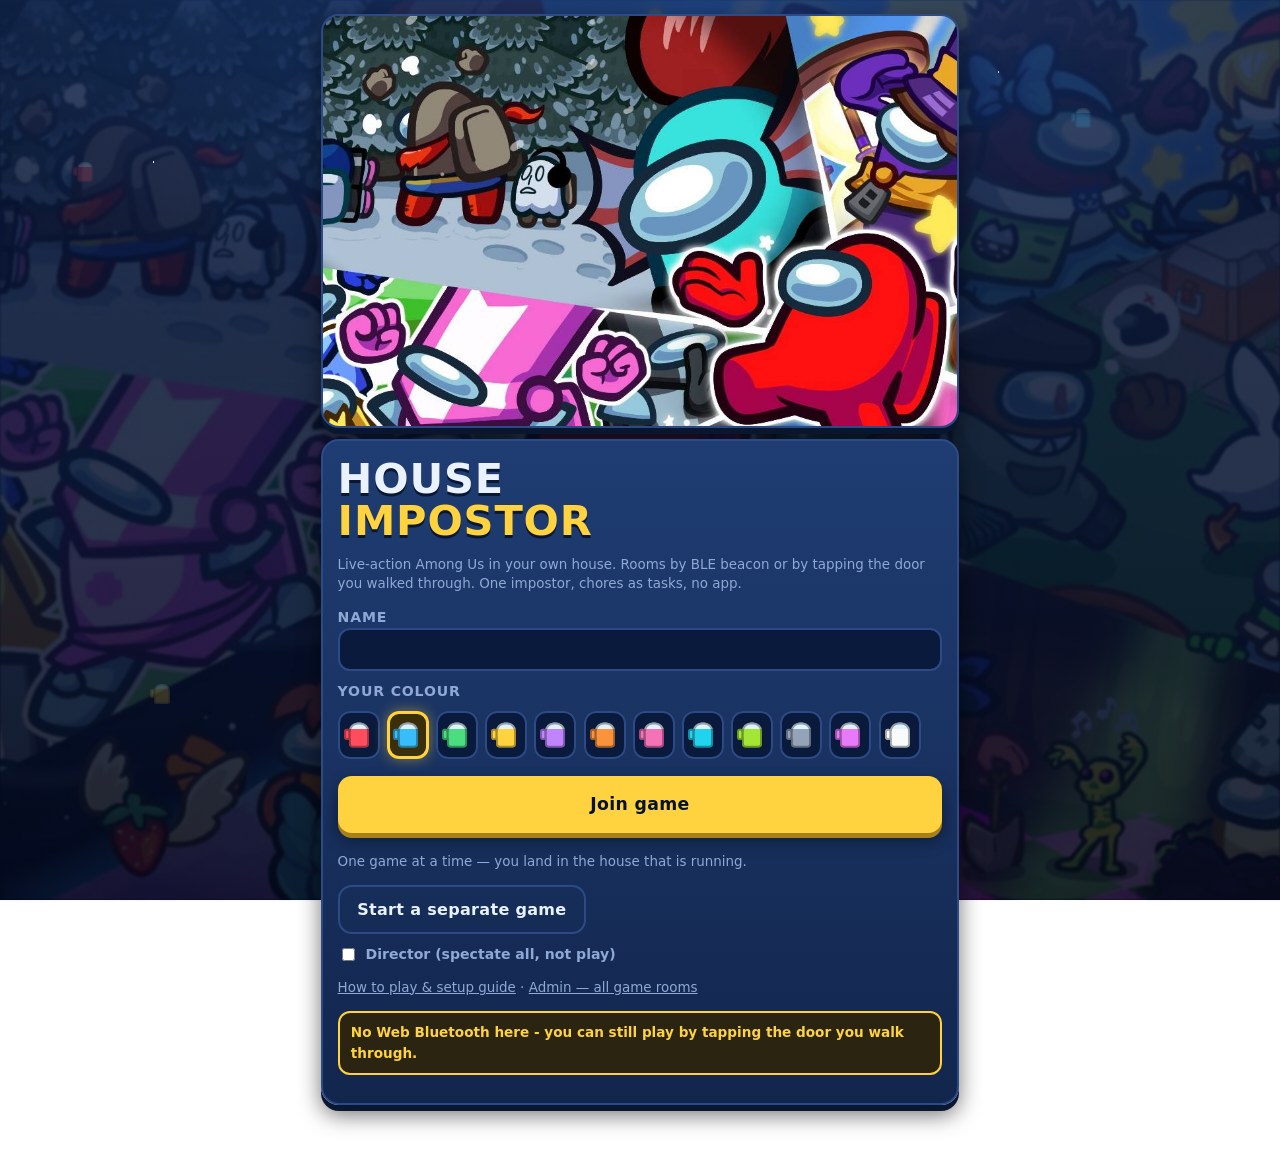
==== commit 0477c712: "Delayed kill: do not tell the victim The victim used to get 'you have been marked' the moment the ki" ====
--- a/index.html
+++ b/index.html
@@ -4,13 +4,13 @@
 <meta charset="utf-8">
 <meta name="viewport" content="width=device-width, initial-scale=1, viewport-fit=cover, user-scalable=no">
 <title>House Impostor</title>
-<link rel="stylesheet" href="style.css?v=ui37">
+<link rel="stylesheet" href="style.css?v=ui38">
 </head>
 <body>
 
 <!-- join -->
 <section id="scr-join" class="screen">
-  <div class="hero"><img src="img-hero-art.jpg?v=ui37" alt="Crewmates" width="960" height="620"></div>
+  <div class="hero"><img src="img-hero-art.jpg?v=ui38" alt="Crewmates" width="960" height="620"></div>
   <div id="floaters" aria-hidden="true"></div>
   <div class="card">
     <h1>House<br><span>Impostor</span></h1>
@@ -61,7 +61,6 @@
     <div id="tasks"></div>
   </div>
 
-  <p id="marked" class="marked" hidden>⏱ You have been marked - the kill lands in a moment.</p>
 
   <div id="panel-actions" class="card">
     <div class="btnrow">
@@ -137,7 +136,7 @@
 
 <div id="toast"></div>
 
-<script src="config.js?v=ui37"></script>
-<script src="app.js?v=ui37"></script>
+<script src="config.js?v=ui38"></script>
+<script src="app.js?v=ui38"></script>
 </body>
 </html>
--- a/style.css
+++ b/style.css
@@ -219,7 +219,6 @@
 .overlay{position:fixed;inset:0;background:rgba(4,9,26,.94);display:flex;align-items:center;justify-content:center;z-index:20;padding:1rem}
 .overlay .card{width:100%;max-width:520px;max-height:90vh;overflow:auto}
 #m-timer{color:var(--red)}
-.marked{background:#2b2410;border:2px solid var(--gold);color:var(--gold);border-radius:12px;padding:.5rem .7rem;font-weight:800;text-align:center;margin:.5rem 0}
 .mgo{font-size:1.05rem;font-weight:800;color:var(--gold);text-align:center;margin:.2rem 0 .4rem}
 /* time left, as a shrinking bar - readable at a glance across a room */
 .mbar{height:10px;border-radius:99px;background:#0a1a3c;border:2px solid var(--line);overflow:hidden;margin:.2rem 0 .6rem}
